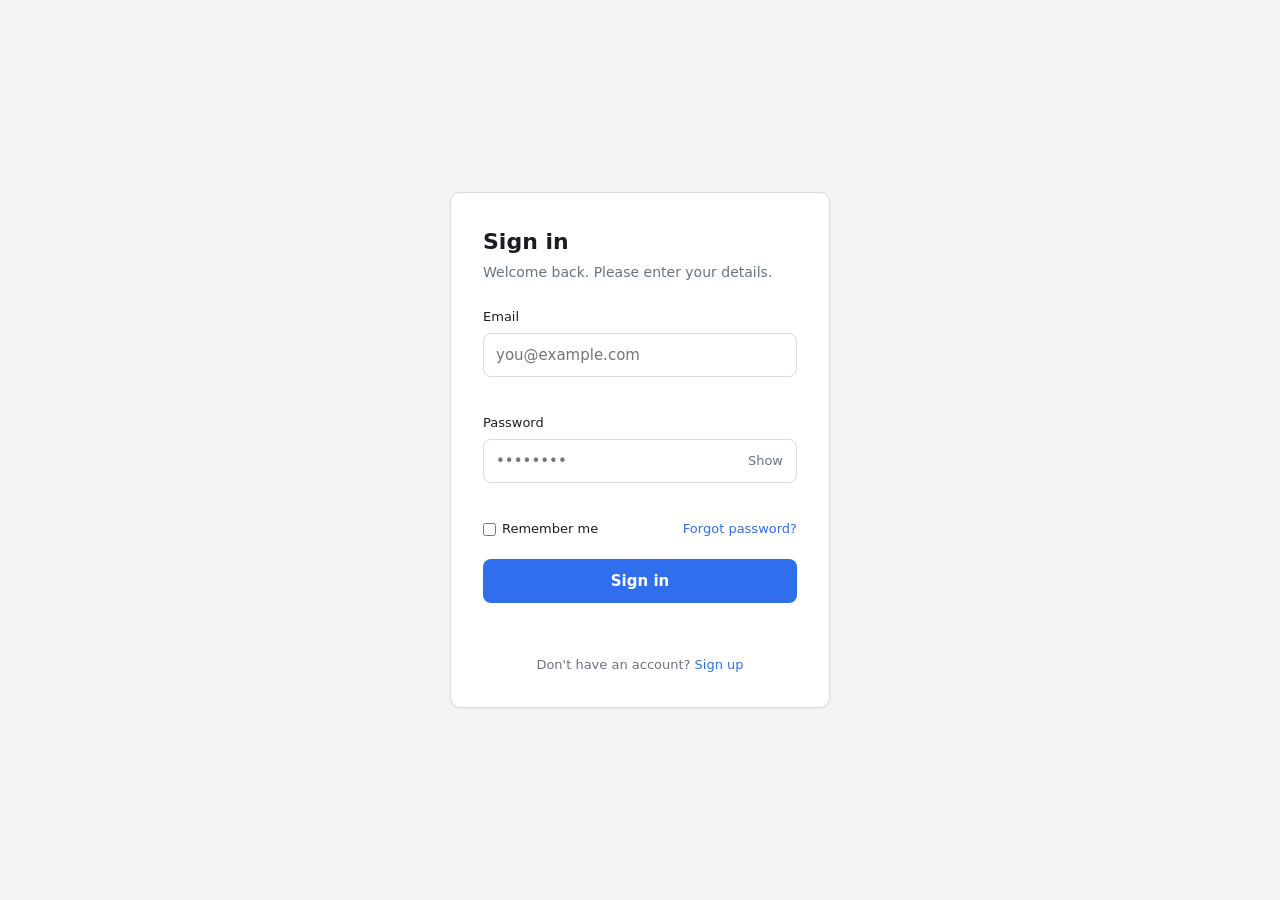
==== index.html @ 136fb10e "Add simple login page Static sign-in page with email/password fields, client-side validation (email " ====
<!DOCTYPE html>
<html lang="en">
<head>
  <meta charset="UTF-8">
  <meta name="viewport" content="width=device-width, initial-scale=1">
  <title>Sign in</title>
  <link rel="stylesheet" href="styles.css">
</head>
<body>
  <main class="card">
    <h1>Sign in</h1>
    <p class="subtitle">Welcome back. Please enter your details.</p>

    <form id="login-form" novalidate>
      <div class="field">
        <label for="email">Email</label>
        <input type="email" id="email" name="email" autocomplete="email"
               placeholder="you@example.com" required>
        <span class="error" id="email-error" role="alert"></span>
      </div>

      <div class="field">
        <label for="password">Password</label>
        <div class="password-wrap">
          <input type="password" id="password" name="password"
                 autocomplete="current-password" placeholder="••••••••" required>
          <button type="button" class="toggle" id="toggle-password"
                  aria-label="Show password">Show</button>
        </div>
        <span class="error" id="password-error" role="alert"></span>
      </div>

      <div class="row">
        <label class="checkbox">
          <input type="checkbox" id="remember" name="remember">
          <span>Remember me</span>
        </label>
        <a class="link" href="#">Forgot password?</a>
      </div>

      <button type="submit" class="submit">Sign in</button>
      <p class="status" id="status" role="status"></p>
    </form>

    <p class="footer">Don't have an account? <a class="link" href="#">Sign up</a></p>
  </main>

  <script src="script.js"></script>
</body>
</html>
---- styles.css ----
:root {
  --bg: #f4f5f7;
  --surface: #ffffff;
  --text: #1a1d21;
  --muted: #6b7280;
  --border: #d9dce1;
  --accent: #2f6fed;
  --accent-hover: #2559c7;
  --danger: #c02c2c;
  --success: #17794a;
  --radius: 10px;
}

@media (prefers-color-scheme: dark) {
  :root {
    --bg: #14171c;
    --surface: #1d2127;
    --text: #eceef1;
    --muted: #9aa2ad;
    --border: #333942;
    --accent: #5b8dfb;
    --accent-hover: #7aa3ff;
    --danger: #ff7b7b;
    --success: #58d19b;
  }
}

* { box-sizing: border-box; }

body {
  margin: 0;
  min-height: 100vh;
  display: flex;
  align-items: center;
  justify-content: center;
  padding: 24px;
  background: var(--bg);
  color: var(--text);
  font-family: system-ui, -apple-system, "Segoe UI", Roboto, sans-serif;
  font-size: 15px;
  line-height: 1.5;
}

.card {
  width: 100%;
  max-width: 380px;
  background: var(--surface);
  border: 1px solid var(--border);
  border-radius: var(--radius);
  padding: 32px;
  box-shadow: 0 1px 3px rgba(0, 0, 0, .06);
}

h1 {
  margin: 0 0 4px;
  font-size: 22px;
}

.subtitle {
  margin: 0 0 24px;
  color: var(--muted);
  font-size: 14px;
}

.field {
  margin-bottom: 16px;
}

label {
  display: block;
  margin-bottom: 6px;
  font-size: 13px;
  font-weight: 500;
}

input[type="email"],
input[type="password"],
input[type="text"] {
  width: 100%;
  padding: 10px 12px;
  border: 1px solid var(--border);
  border-radius: 8px;
  background: var(--surface);
  color: var(--text);
  font: inherit;
}

input:focus-visible,
button:focus-visible,
a:focus-visible {
  outline: 2px solid var(--accent);
  outline-offset: 2px;
}

input.invalid {
  border-color: var(--danger);
}

.password-wrap {
  position: relative;
}

.password-wrap input {
  padding-right: 64px;
}

.toggle {
  position: absolute;
  top: 50%;
  right: 8px;
  transform: translateY(-50%);
  padding: 4px 6px;
  border: 0;
  background: none;
  color: var(--muted);
  font: inherit;
  font-size: 13px;
  cursor: pointer;
}

.toggle:hover { color: var(--text); }

.error {
  display: block;
  min-height: 16px;
  margin-top: 4px;
  color: var(--danger);
  font-size: 12px;
}

.row {
  display: flex;
  align-items: center;
  justify-content: space-between;
  margin: 4px 0 20px;
  font-size: 13px;
}

.checkbox {
  display: flex;
  align-items: center;
  gap: 6px;
  margin: 0;
  font-weight: 400;
  cursor: pointer;
}

.checkbox input { margin: 0; }

.link {
  color: var(--accent);
  text-decoration: none;
}

.link:hover { text-decoration: underline; }

.submit {
  width: 100%;
  padding: 11px;
  border: 0;
  border-radius: 8px;
  background: var(--accent);
  color: #fff;
  font: inherit;
  font-weight: 600;
  cursor: pointer;
}

.submit:hover { background: var(--accent-hover); }

.submit:disabled {
  opacity: .6;
  cursor: not-allowed;
}

.status {
  min-height: 18px;
  margin: 10px 0 0;
  font-size: 13px;
  text-align: center;
  color: var(--success);
}

.footer {
  margin: 24px 0 0;
  text-align: center;
  font-size: 13px;
  color: var(--muted);
}
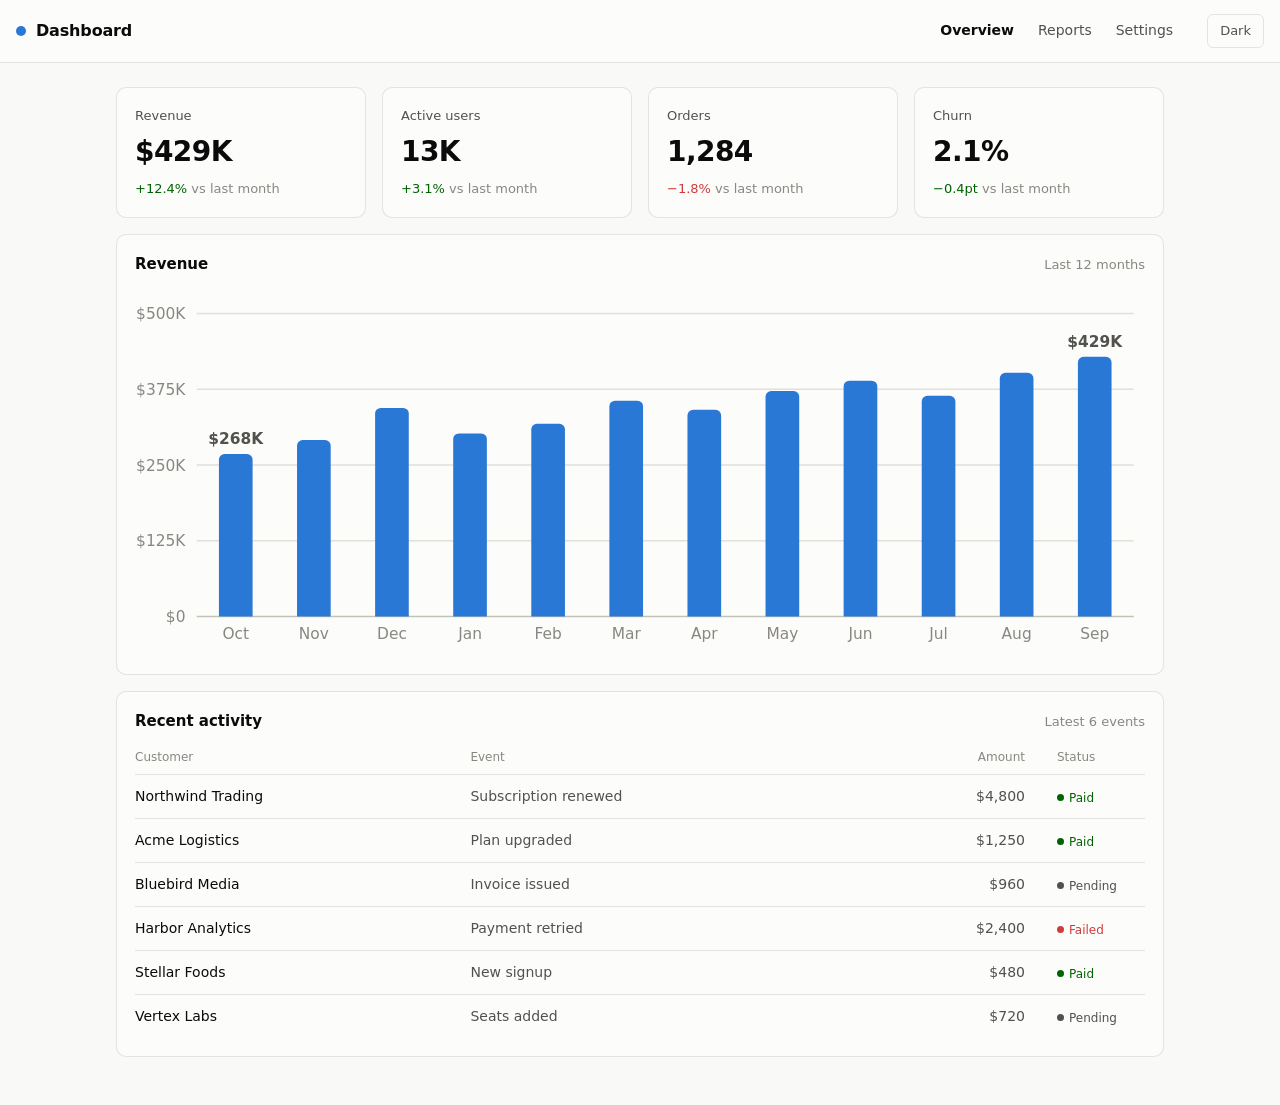
==== commit 348419fc: "Add static dashboard page A single-page dashboard with stat tiles, a 12-month revenue chart, and a r" ====
--- a/index.html
+++ b/index.html
@@ -1,50 +1,79 @@
 <!DOCTYPE html>
 <html lang="en">
 <head>
-  <meta charset="UTF-8">
+  <meta charset="utf-8">
   <meta name="viewport" content="width=device-width, initial-scale=1">
-  <title>Sign in</title>
+  <title>Dashboard</title>
   <link rel="stylesheet" href="styles.css">
 </head>
 <body>
-  <main class="card">
-    <h1>Sign in</h1>
-    <p class="subtitle">Welcome back. Please enter your details.</p>
+  <header class="topbar">
+    <div class="brand">
+      <span class="dot" aria-hidden="true"></span>
+      <h1>Dashboard</h1>
+    </div>
+    <nav class="nav">
+      <a href="#" class="active">Overview</a>
+      <a href="#">Reports</a>
+      <a href="#">Settings</a>
+    </nav>
+    <button id="theme-toggle" class="theme-toggle" type="button" aria-label="Toggle color theme">
+      <span data-theme-icon>Dark</span>
+    </button>
+  </header>
 
-    <form id="login-form" novalidate>
-      <div class="field">
-        <label for="email">Email</label>
-        <input type="email" id="email" name="email" autocomplete="email"
-               placeholder="you@example.com" required>
-        <span class="error" id="email-error" role="alert"></span>
+  <main class="page">
+    <section class="stats" aria-label="Key metrics">
+      <article class="card stat">
+        <p class="stat-label">Revenue</p>
+        <p class="stat-value" data-metric="revenue">—</p>
+        <p class="stat-delta up">+12.4% <span>vs last month</span></p>
+      </article>
+      <article class="card stat">
+        <p class="stat-label">Active users</p>
+        <p class="stat-value" data-metric="users">—</p>
+        <p class="stat-delta up">+3.1% <span>vs last month</span></p>
+      </article>
+      <article class="card stat">
+        <p class="stat-label">Orders</p>
+        <p class="stat-value" data-metric="orders">—</p>
+        <p class="stat-delta down">−1.8% <span>vs last month</span></p>
+      </article>
+      <article class="card stat">
+        <p class="stat-label">Churn</p>
+        <p class="stat-value" data-metric="churn">—</p>
+        <p class="stat-delta up">−0.4pt <span>vs last month</span></p>
+      </article>
+    </section>
+
+    <section class="card chart-card" aria-label="Revenue over time">
+      <div class="card-head">
+        <h2>Revenue</h2>
+        <p class="muted">Last 12 months</p>
       </div>
+      <div id="chart" class="chart"></div>
+    </section>
 
-      <div class="field">
-        <label for="password">Password</label>
-        <div class="password-wrap">
-          <input type="password" id="password" name="password"
-                 autocomplete="current-password" placeholder="••••••••" required>
-          <button type="button" class="toggle" id="toggle-password"
-                  aria-label="Show password">Show</button>
-        </div>
-        <span class="error" id="password-error" role="alert"></span>
+    <section class="card" aria-label="Recent activity">
+      <div class="card-head">
+        <h2>Recent activity</h2>
+        <p class="muted">Latest 6 events</p>
       </div>
-
-      <div class="row">
-        <label class="checkbox">
-          <input type="checkbox" id="remember" name="remember">
-          <span>Remember me</span>
-        </label>
-        <a class="link" href="#">Forgot password?</a>
-      </div>
-
-      <button type="submit" class="submit">Sign in</button>
-      <p class="status" id="status" role="status"></p>
-    </form>
-
-    <p class="footer">Don't have an account? <a class="link" href="#">Sign up</a></p>
+      <table class="table">
+        <thead>
+          <tr>
+            <th scope="col">Customer</th>
+            <th scope="col">Event</th>
+            <th scope="col" class="num">Amount</th>
+            <th scope="col">Status</th>
+          </tr>
+        </thead>
+        <tbody id="activity"></tbody>
+      </table>
+    </section>
   </main>
 
-  <script src="script.js"></script>
+  <script src="data.js"></script>
+  <script src="app.js"></script>
 </body>
 </html>
--- a/styles.css
+++ b/styles.css
@@ -1,189 +1,265 @@
 :root {
-  --bg: #f4f5f7;
-  --surface: #ffffff;
-  --text: #1a1d21;
-  --muted: #6b7280;
-  --border: #d9dce1;
-  --accent: #2f6fed;
-  --accent-hover: #2559c7;
-  --danger: #c02c2c;
-  --success: #17794a;
-  --radius: 10px;
+  color-scheme: light;
+  --plane:          #f9f9f7;
+  --surface:        #fcfcfb;
+  --text-primary:   #0b0b0b;
+  --text-secondary: #52514e;
+  --text-muted:     #898781;
+  --grid:           #e1e0d9;
+  --baseline:       #c3c2b7;
+  --border:         rgba(11, 11, 11, 0.10);
+  --series-1:       #2a78d6;
+  --good:           #006300;
+  --critical:       #d03b3b;
+  --hover-wash:     rgba(11, 11, 11, 0.04);
 }
 
 @media (prefers-color-scheme: dark) {
-  :root {
-    --bg: #14171c;
-    --surface: #1d2127;
-    --text: #eceef1;
-    --muted: #9aa2ad;
-    --border: #333942;
-    --accent: #5b8dfb;
-    --accent-hover: #7aa3ff;
-    --danger: #ff7b7b;
-    --success: #58d19b;
+  :root:not([data-theme="light"]) {
+    color-scheme: dark;
+    --plane:          #0d0d0d;
+    --surface:        #1a1a19;
+    --text-primary:   #ffffff;
+    --text-secondary: #c3c2b7;
+    --text-muted:     #898781;
+    --grid:           #2c2c2a;
+    --baseline:       #383835;
+    --border:         rgba(255, 255, 255, 0.10);
+    --series-1:       #3987e5;
+    --good:           #0ca30c;
+    --critical:       #e66767;
+    --hover-wash:     rgba(255, 255, 255, 0.06);
   }
+}
+
+:root[data-theme="dark"] {
+  color-scheme: dark;
+  --plane:          #0d0d0d;
+  --surface:        #1a1a19;
+  --text-primary:   #ffffff;
+  --text-secondary: #c3c2b7;
+  --text-muted:     #898781;
+  --grid:           #2c2c2a;
+  --baseline:       #383835;
+  --border:         rgba(255, 255, 255, 0.10);
+  --series-1:       #3987e5;
+  --good:           #0ca30c;
+  --critical:       #e66767;
+  --hover-wash:     rgba(255, 255, 255, 0.06);
 }
 
 * { box-sizing: border-box; }
 
 body {
   margin: 0;
-  min-height: 100vh;
+  background: var(--plane);
+  color: var(--text-primary);
+  font: 15px/1.5 system-ui, -apple-system, "Segoe UI", sans-serif;
+  -webkit-font-smoothing: antialiased;
+}
+
+/* ---------- top bar ---------- */
+
+.topbar {
   display: flex;
   align-items: center;
-  justify-content: center;
-  padding: 24px;
-  background: var(--bg);
-  color: var(--text);
-  font-family: system-ui, -apple-system, "Segoe UI", Roboto, sans-serif;
-  font-size: 15px;
-  line-height: 1.5;
-}
-
-.card {
-  width: 100%;
-  max-width: 380px;
+  gap: 24px;
+  padding: 14px 16px;
   background: var(--surface);
+  border-bottom: 1px solid var(--border);
+  position: sticky;
+  top: 0;
+  z-index: 5;
+}
+
+.brand { display: flex; align-items: center; gap: 10px; }
+
+.brand h1 {
+  margin: 0;
+  font-size: 16px;
+  font-weight: 600;
+  letter-spacing: -0.01em;
+}
+
+.dot {
+  width: 10px;
+  height: 10px;
+  border-radius: 50%;
+  background: var(--series-1);
+}
+
+.nav { display: flex; gap: 4px; margin-left: auto; }
+
+.nav a {
+  padding: 6px 10px;
+  border-radius: 6px;
+  color: var(--text-secondary);
+  text-decoration: none;
+  font-size: 14px;
+}
+
+.nav a:hover { background: var(--hover-wash); color: var(--text-primary); }
+.nav a.active { color: var(--text-primary); font-weight: 600; }
+
+.theme-toggle {
+  padding: 6px 12px;
   border: 1px solid var(--border);
-  border-radius: var(--radius);
-  padding: 32px;
-  box-shadow: 0 1px 3px rgba(0, 0, 0, .06);
-}
-
-h1 {
-  margin: 0 0 4px;
-  font-size: 22px;
-}
-
-.subtitle {
-  margin: 0 0 24px;
-  color: var(--muted);
-  font-size: 14px;
-}
-
-.field {
-  margin-bottom: 16px;
-}
-
-label {
-  display: block;
-  margin-bottom: 6px;
-  font-size: 13px;
-  font-weight: 500;
-}
-
-input[type="email"],
-input[type="password"],
-input[type="text"] {
-  width: 100%;
-  padding: 10px 12px;
-  border: 1px solid var(--border);
-  border-radius: 8px;
-  background: var(--surface);
-  color: var(--text);
-  font: inherit;
-}
-
-input:focus-visible,
-button:focus-visible,
-a:focus-visible {
-  outline: 2px solid var(--accent);
-  outline-offset: 2px;
-}
-
-input.invalid {
-  border-color: var(--danger);
-}
-
-.password-wrap {
-  position: relative;
-}
-
-.password-wrap input {
-  padding-right: 64px;
-}
-
-.toggle {
-  position: absolute;
-  top: 50%;
-  right: 8px;
-  transform: translateY(-50%);
-  padding: 4px 6px;
-  border: 0;
-  background: none;
-  color: var(--muted);
+  border-radius: 6px;
+  background: transparent;
+  color: var(--text-secondary);
   font: inherit;
   font-size: 13px;
   cursor: pointer;
 }
 
-.toggle:hover { color: var(--text); }
-
-.error {
-  display: block;
-  min-height: 16px;
-  margin-top: 4px;
-  color: var(--danger);
+.theme-toggle:hover { background: var(--hover-wash); color: var(--text-primary); }
+
+/* ---------- layout ---------- */
+
+.page {
+  max-width: 1080px;
+  margin: 0 auto;
+  padding: 24px 16px 48px;
+  display: grid;
+  gap: 16px;
+}
+
+.card {
+  background: var(--surface);
+  border: 1px solid var(--border);
+  border-radius: 10px;
+  padding: 18px;
+}
+
+.card-head {
+  display: flex;
+  align-items: baseline;
+  justify-content: space-between;
+  gap: 12px;
+  margin-bottom: 16px;
+}
+
+.card-head h2 { margin: 0; font-size: 15px; font-weight: 600; }
+
+.muted { margin: 0; color: var(--text-muted); font-size: 13px; }
+
+/* ---------- stat tiles ---------- */
+
+.stats {
+  display: grid;
+  grid-template-columns: repeat(auto-fit, minmax(200px, 1fr));
+  gap: 16px;
+}
+
+.stat-label {
+  margin: 0 0 6px;
+  color: var(--text-secondary);
+  font-size: 13px;
+}
+
+.stat-value {
+  margin: 0;
+  font-size: 28px;
+  font-weight: 600;
+  letter-spacing: -0.02em;
+}
+
+.stat-delta {
+  margin: 6px 0 0;
+  font-size: 13px;
+  font-weight: 500;
+}
+
+.stat-delta span { color: var(--text-muted); font-weight: 400; }
+.stat-delta.up { color: var(--good); }
+.stat-delta.down { color: var(--critical); }
+
+/* ---------- chart ---------- */
+
+.chart { position: relative; }
+.chart svg { display: block; width: 100%; height: auto; }
+
+.bar { fill: var(--series-1); transition: opacity 90ms ease; }
+.bar-hit { fill: transparent; cursor: pointer; }
+.bar-hit:focus-visible { outline: 2px solid var(--series-1); outline-offset: 2px; }
+.chart.has-hover .bar { opacity: 0.45; }
+.chart.has-hover .bar.active { opacity: 1; }
+
+.gridline { stroke: var(--grid); stroke-width: 1; }
+.axis-line { stroke: var(--baseline); stroke-width: 1; }
+.tick { fill: var(--text-muted); font-size: 11px; font-variant-numeric: tabular-nums; }
+.bar-label { fill: var(--text-secondary); font-size: 11px; font-weight: 600; }
+
+.tooltip {
+  position: absolute;
+  pointer-events: none;
+  transform: translate(-50%, -100%);
+  background: var(--surface);
+  border: 1px solid var(--border);
+  border-radius: 6px;
+  box-shadow: 0 2px 10px rgba(0, 0, 0, 0.14);
+  padding: 7px 10px;
   font-size: 12px;
-}
-
-.row {
-  display: flex;
+  line-height: 1.4;
+  white-space: nowrap;
+  opacity: 0;
+  transition: opacity 90ms ease;
+}
+
+.tooltip.visible { opacity: 1; }
+.tooltip b { font-weight: 600; font-variant-numeric: tabular-nums; }
+.tooltip .tip-label { color: var(--text-muted); }
+
+/* ---------- table ---------- */
+
+.table {
+  width: 100%;
+  border-collapse: collapse;
+  font-size: 14px;
+}
+
+.table th {
+  text-align: left;
+  padding: 0 12px 8px 0;
+  color: var(--text-muted);
+  font-size: 12px;
+  font-weight: 500;
+  border-bottom: 1px solid var(--border);
+}
+
+.table td {
+  padding: 11px 12px 11px 0;
+  border-bottom: 1px solid var(--border);
+  color: var(--text-secondary);
+}
+
+.table tbody tr:last-child td { border-bottom: 0; }
+.table tbody tr:hover td { background: var(--hover-wash); }
+.table td:first-child { color: var(--text-primary); font-weight: 500; }
+.table .num { text-align: right; padding-right: 32px; font-variant-numeric: tabular-nums; }
+.table th:last-child, .table td:last-child { width: 88px; padding-right: 0; }
+
+.pill {
+  display: inline-flex;
   align-items: center;
-  justify-content: space-between;
-  margin: 4px 0 20px;
-  font-size: 13px;
-}
-
-.checkbox {
-  display: flex;
-  align-items: center;
-  gap: 6px;
-  margin: 0;
-  font-weight: 400;
-  cursor: pointer;
-}
-
-.checkbox input { margin: 0; }
-
-.link {
-  color: var(--accent);
-  text-decoration: none;
-}
-
-.link:hover { text-decoration: underline; }
-
-.submit {
-  width: 100%;
-  padding: 11px;
-  border: 0;
-  border-radius: 8px;
-  background: var(--accent);
-  color: #fff;
-  font: inherit;
-  font-weight: 600;
-  cursor: pointer;
-}
-
-.submit:hover { background: var(--accent-hover); }
-
-.submit:disabled {
-  opacity: .6;
-  cursor: not-allowed;
-}
-
-.status {
-  min-height: 18px;
-  margin: 10px 0 0;
-  font-size: 13px;
-  text-align: center;
-  color: var(--success);
-}
-
-.footer {
-  margin: 24px 0 0;
-  text-align: center;
-  font-size: 13px;
-  color: var(--muted);
-}
+  gap: 5px;
+  font-size: 12px;
+  font-weight: 500;
+}
+
+.pill::before {
+  content: "";
+  width: 7px;
+  height: 7px;
+  border-radius: 50%;
+  background: currentColor;
+}
+
+.pill.paid { color: var(--good); }
+.pill.pending { color: var(--text-secondary); }
+.pill.failed { color: var(--critical); }
+
+@media (max-width: 560px) {
+  .nav { display: none; }
+  .stat-value { font-size: 24px; }
+}
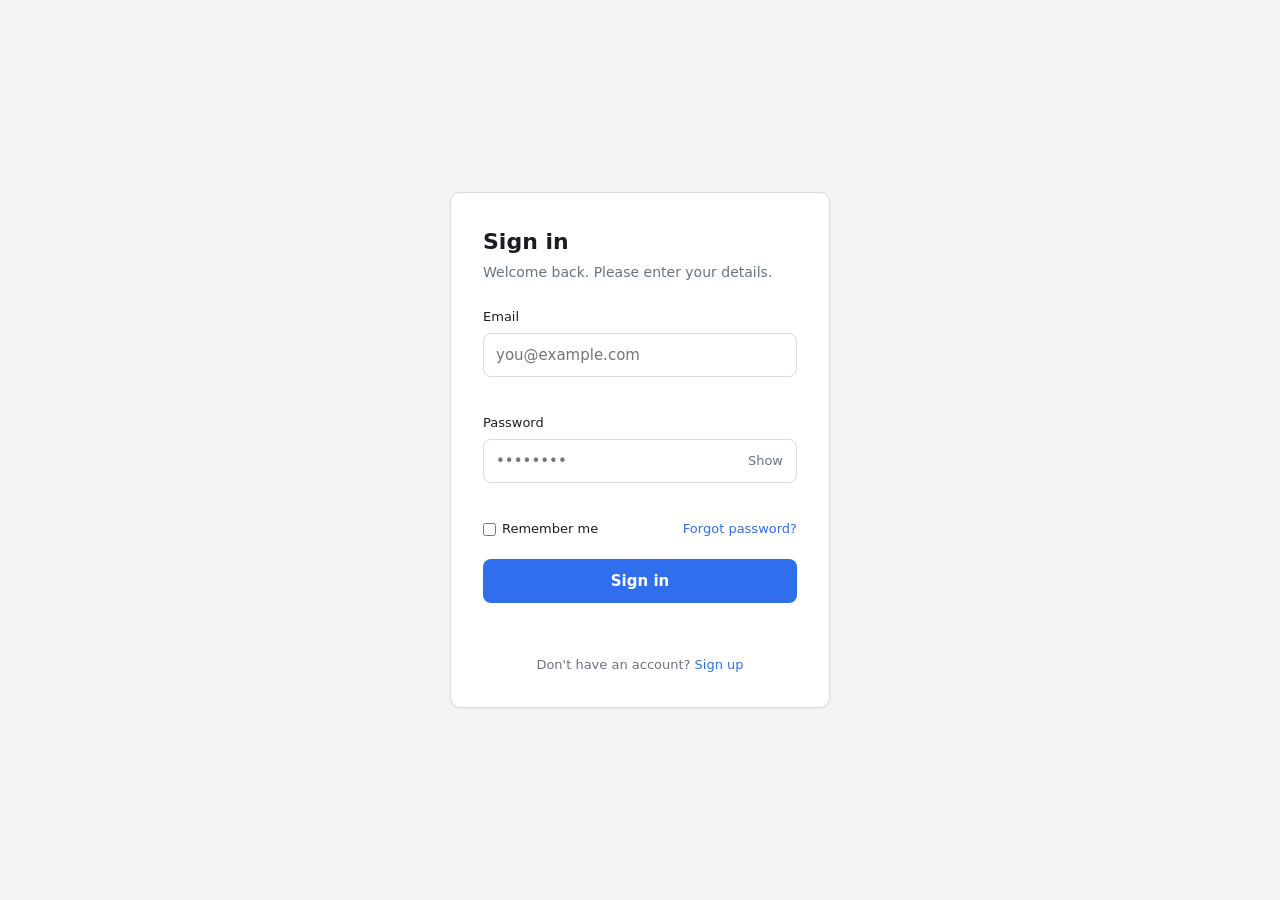
==== commit 6b308199: "Merge login branch: move dashboard to its own files The two branches each added index.html and style" ====
--- a/index.html
+++ b/index.html
@@ -1,79 +1,50 @@
 <!DOCTYPE html>
 <html lang="en">
 <head>
-  <meta charset="utf-8">
+  <meta charset="UTF-8">
   <meta name="viewport" content="width=device-width, initial-scale=1">
-  <title>Dashboard</title>
+  <title>Sign in</title>
   <link rel="stylesheet" href="styles.css">
 </head>
 <body>
-  <header class="topbar">
-    <div class="brand">
-      <span class="dot" aria-hidden="true"></span>
-      <h1>Dashboard</h1>
-    </div>
-    <nav class="nav">
-      <a href="#" class="active">Overview</a>
-      <a href="#">Reports</a>
-      <a href="#">Settings</a>
-    </nav>
-    <button id="theme-toggle" class="theme-toggle" type="button" aria-label="Toggle color theme">
-      <span data-theme-icon>Dark</span>
-    </button>
-  </header>
+  <main class="card">
+    <h1>Sign in</h1>
+    <p class="subtitle">Welcome back. Please enter your details.</p>
 
-  <main class="page">
-    <section class="stats" aria-label="Key metrics">
-      <article class="card stat">
-        <p class="stat-label">Revenue</p>
-        <p class="stat-value" data-metric="revenue">—</p>
-        <p class="stat-delta up">+12.4% <span>vs last month</span></p>
-      </article>
-      <article class="card stat">
-        <p class="stat-label">Active users</p>
-        <p class="stat-value" data-metric="users">—</p>
-        <p class="stat-delta up">+3.1% <span>vs last month</span></p>
-      </article>
-      <article class="card stat">
-        <p class="stat-label">Orders</p>
-        <p class="stat-value" data-metric="orders">—</p>
-        <p class="stat-delta down">−1.8% <span>vs last month</span></p>
-      </article>
-      <article class="card stat">
-        <p class="stat-label">Churn</p>
-        <p class="stat-value" data-metric="churn">—</p>
-        <p class="stat-delta up">−0.4pt <span>vs last month</span></p>
-      </article>
-    </section>
+    <form id="login-form" novalidate>
+      <div class="field">
+        <label for="email">Email</label>
+        <input type="email" id="email" name="email" autocomplete="email"
+               placeholder="you@example.com" required>
+        <span class="error" id="email-error" role="alert"></span>
+      </div>
 
-    <section class="card chart-card" aria-label="Revenue over time">
-      <div class="card-head">
-        <h2>Revenue</h2>
-        <p class="muted">Last 12 months</p>
+      <div class="field">
+        <label for="password">Password</label>
+        <div class="password-wrap">
+          <input type="password" id="password" name="password"
+                 autocomplete="current-password" placeholder="••••••••" required>
+          <button type="button" class="toggle" id="toggle-password"
+                  aria-label="Show password">Show</button>
+        </div>
+        <span class="error" id="password-error" role="alert"></span>
       </div>
-      <div id="chart" class="chart"></div>
-    </section>
 
-    <section class="card" aria-label="Recent activity">
-      <div class="card-head">
-        <h2>Recent activity</h2>
-        <p class="muted">Latest 6 events</p>
+      <div class="row">
+        <label class="checkbox">
+          <input type="checkbox" id="remember" name="remember">
+          <span>Remember me</span>
+        </label>
+        <a class="link" href="#">Forgot password?</a>
       </div>
-      <table class="table">
-        <thead>
-          <tr>
-            <th scope="col">Customer</th>
-            <th scope="col">Event</th>
-            <th scope="col" class="num">Amount</th>
-            <th scope="col">Status</th>
-          </tr>
-        </thead>
-        <tbody id="activity"></tbody>
-      </table>
-    </section>
+
+      <button type="submit" class="submit">Sign in</button>
+      <p class="status" id="status" role="status"></p>
+    </form>
+
+    <p class="footer">Don't have an account? <a class="link" href="#">Sign up</a></p>
   </main>
 
-  <script src="data.js"></script>
-  <script src="app.js"></script>
+  <script src="script.js"></script>
 </body>
 </html>
--- a/styles.css
+++ b/styles.css
@@ -1,265 +1,189 @@
 :root {
-  color-scheme: light;
-  --plane:          #f9f9f7;
-  --surface:        #fcfcfb;
-  --text-primary:   #0b0b0b;
-  --text-secondary: #52514e;
-  --text-muted:     #898781;
-  --grid:           #e1e0d9;
-  --baseline:       #c3c2b7;
-  --border:         rgba(11, 11, 11, 0.10);
-  --series-1:       #2a78d6;
-  --good:           #006300;
-  --critical:       #d03b3b;
-  --hover-wash:     rgba(11, 11, 11, 0.04);
+  --bg: #f4f5f7;
+  --surface: #ffffff;
+  --text: #1a1d21;
+  --muted: #6b7280;
+  --border: #d9dce1;
+  --accent: #2f6fed;
+  --accent-hover: #2559c7;
+  --danger: #c02c2c;
+  --success: #17794a;
+  --radius: 10px;
 }
 
 @media (prefers-color-scheme: dark) {
-  :root:not([data-theme="light"]) {
-    color-scheme: dark;
-    --plane:          #0d0d0d;
-    --surface:        #1a1a19;
-    --text-primary:   #ffffff;
-    --text-secondary: #c3c2b7;
-    --text-muted:     #898781;
-    --grid:           #2c2c2a;
-    --baseline:       #383835;
-    --border:         rgba(255, 255, 255, 0.10);
-    --series-1:       #3987e5;
-    --good:           #0ca30c;
-    --critical:       #e66767;
-    --hover-wash:     rgba(255, 255, 255, 0.06);
+  :root {
+    --bg: #14171c;
+    --surface: #1d2127;
+    --text: #eceef1;
+    --muted: #9aa2ad;
+    --border: #333942;
+    --accent: #5b8dfb;
+    --accent-hover: #7aa3ff;
+    --danger: #ff7b7b;
+    --success: #58d19b;
   }
-}
-
-:root[data-theme="dark"] {
-  color-scheme: dark;
-  --plane:          #0d0d0d;
-  --surface:        #1a1a19;
-  --text-primary:   #ffffff;
-  --text-secondary: #c3c2b7;
-  --text-muted:     #898781;
-  --grid:           #2c2c2a;
-  --baseline:       #383835;
-  --border:         rgba(255, 255, 255, 0.10);
-  --series-1:       #3987e5;
-  --good:           #0ca30c;
-  --critical:       #e66767;
-  --hover-wash:     rgba(255, 255, 255, 0.06);
 }
 
 * { box-sizing: border-box; }
 
 body {
   margin: 0;
-  background: var(--plane);
-  color: var(--text-primary);
-  font: 15px/1.5 system-ui, -apple-system, "Segoe UI", sans-serif;
-  -webkit-font-smoothing: antialiased;
+  min-height: 100vh;
+  display: flex;
+  align-items: center;
+  justify-content: center;
+  padding: 24px;
+  background: var(--bg);
+  color: var(--text);
+  font-family: system-ui, -apple-system, "Segoe UI", Roboto, sans-serif;
+  font-size: 15px;
+  line-height: 1.5;
 }
 
-/* ---------- top bar ---------- */
-
-.topbar {
-  display: flex;
-  align-items: center;
-  gap: 24px;
-  padding: 14px 16px;
+.card {
+  width: 100%;
+  max-width: 380px;
   background: var(--surface);
-  border-bottom: 1px solid var(--border);
-  position: sticky;
-  top: 0;
-  z-index: 5;
+  border: 1px solid var(--border);
+  border-radius: var(--radius);
+  padding: 32px;
+  box-shadow: 0 1px 3px rgba(0, 0, 0, .06);
 }
 
-.brand { display: flex; align-items: center; gap: 10px; }
-
-.brand h1 {
-  margin: 0;
-  font-size: 16px;
-  font-weight: 600;
-  letter-spacing: -0.01em;
+h1 {
+  margin: 0 0 4px;
+  font-size: 22px;
 }
 
-.dot {
-  width: 10px;
-  height: 10px;
-  border-radius: 50%;
-  background: var(--series-1);
-}
-
-.nav { display: flex; gap: 4px; margin-left: auto; }
-
-.nav a {
-  padding: 6px 10px;
-  border-radius: 6px;
-  color: var(--text-secondary);
-  text-decoration: none;
+.subtitle {
+  margin: 0 0 24px;
+  color: var(--muted);
   font-size: 14px;
 }
 
-.nav a:hover { background: var(--hover-wash); color: var(--text-primary); }
-.nav a.active { color: var(--text-primary); font-weight: 600; }
+.field {
+  margin-bottom: 16px;
+}
 
-.theme-toggle {
-  padding: 6px 12px;
+label {
+  display: block;
+  margin-bottom: 6px;
+  font-size: 13px;
+  font-weight: 500;
+}
+
+input[type="email"],
+input[type="password"],
+input[type="text"] {
+  width: 100%;
+  padding: 10px 12px;
   border: 1px solid var(--border);
-  border-radius: 6px;
-  background: transparent;
-  color: var(--text-secondary);
+  border-radius: 8px;
+  background: var(--surface);
+  color: var(--text);
+  font: inherit;
+}
+
+input:focus-visible,
+button:focus-visible,
+a:focus-visible {
+  outline: 2px solid var(--accent);
+  outline-offset: 2px;
+}
+
+input.invalid {
+  border-color: var(--danger);
+}
+
+.password-wrap {
+  position: relative;
+}
+
+.password-wrap input {
+  padding-right: 64px;
+}
+
+.toggle {
+  position: absolute;
+  top: 50%;
+  right: 8px;
+  transform: translateY(-50%);
+  padding: 4px 6px;
+  border: 0;
+  background: none;
+  color: var(--muted);
   font: inherit;
   font-size: 13px;
   cursor: pointer;
 }
 
-.theme-toggle:hover { background: var(--hover-wash); color: var(--text-primary); }
+.toggle:hover { color: var(--text); }
 
-/* ---------- layout ---------- */
-
-.page {
-  max-width: 1080px;
-  margin: 0 auto;
-  padding: 24px 16px 48px;
-  display: grid;
-  gap: 16px;
+.error {
+  display: block;
+  min-height: 16px;
+  margin-top: 4px;
+  color: var(--danger);
+  font-size: 12px;
 }
 
-.card {
-  background: var(--surface);
-  border: 1px solid var(--border);
-  border-radius: 10px;
-  padding: 18px;
-}
-
-.card-head {
+.row {
   display: flex;
-  align-items: baseline;
+  align-items: center;
   justify-content: space-between;
-  gap: 12px;
-  margin-bottom: 16px;
-}
-
-.card-head h2 { margin: 0; font-size: 15px; font-weight: 600; }
-
-.muted { margin: 0; color: var(--text-muted); font-size: 13px; }
-
-/* ---------- stat tiles ---------- */
-
-.stats {
-  display: grid;
-  grid-template-columns: repeat(auto-fit, minmax(200px, 1fr));
-  gap: 16px;
-}
-
-.stat-label {
-  margin: 0 0 6px;
-  color: var(--text-secondary);
+  margin: 4px 0 20px;
   font-size: 13px;
 }
 
-.stat-value {
+.checkbox {
+  display: flex;
+  align-items: center;
+  gap: 6px;
   margin: 0;
-  font-size: 28px;
-  font-weight: 600;
-  letter-spacing: -0.02em;
+  font-weight: 400;
+  cursor: pointer;
 }
 
-.stat-delta {
-  margin: 6px 0 0;
-  font-size: 13px;
-  font-weight: 500;
+.checkbox input { margin: 0; }
+
+.link {
+  color: var(--accent);
+  text-decoration: none;
 }
 
-.stat-delta span { color: var(--text-muted); font-weight: 400; }
-.stat-delta.up { color: var(--good); }
-.stat-delta.down { color: var(--critical); }
+.link:hover { text-decoration: underline; }
 
-/* ---------- chart ---------- */
-
-.chart { position: relative; }
-.chart svg { display: block; width: 100%; height: auto; }
-
-.bar { fill: var(--series-1); transition: opacity 90ms ease; }
-.bar-hit { fill: transparent; cursor: pointer; }
-.bar-hit:focus-visible { outline: 2px solid var(--series-1); outline-offset: 2px; }
-.chart.has-hover .bar { opacity: 0.45; }
-.chart.has-hover .bar.active { opacity: 1; }
-
-.gridline { stroke: var(--grid); stroke-width: 1; }
-.axis-line { stroke: var(--baseline); stroke-width: 1; }
-.tick { fill: var(--text-muted); font-size: 11px; font-variant-numeric: tabular-nums; }
-.bar-label { fill: var(--text-secondary); font-size: 11px; font-weight: 600; }
-
-.tooltip {
-  position: absolute;
-  pointer-events: none;
-  transform: translate(-50%, -100%);
-  background: var(--surface);
-  border: 1px solid var(--border);
-  border-radius: 6px;
-  box-shadow: 0 2px 10px rgba(0, 0, 0, 0.14);
-  padding: 7px 10px;
-  font-size: 12px;
-  line-height: 1.4;
-  white-space: nowrap;
-  opacity: 0;
-  transition: opacity 90ms ease;
+.submit {
+  width: 100%;
+  padding: 11px;
+  border: 0;
+  border-radius: 8px;
+  background: var(--accent);
+  color: #fff;
+  font: inherit;
+  font-weight: 600;
+  cursor: pointer;
 }
 
-.tooltip.visible { opacity: 1; }
-.tooltip b { font-weight: 600; font-variant-numeric: tabular-nums; }
-.tooltip .tip-label { color: var(--text-muted); }
+.submit:hover { background: var(--accent-hover); }
 
-/* ---------- table ---------- */
-
-.table {
-  width: 100%;
-  border-collapse: collapse;
-  font-size: 14px;
+.submit:disabled {
+  opacity: .6;
+  cursor: not-allowed;
 }
 
-.table th {
-  text-align: left;
-  padding: 0 12px 8px 0;
-  color: var(--text-muted);
-  font-size: 12px;
-  font-weight: 500;
-  border-bottom: 1px solid var(--border);
+.status {
+  min-height: 18px;
+  margin: 10px 0 0;
+  font-size: 13px;
+  text-align: center;
+  color: var(--success);
 }
 
-.table td {
-  padding: 11px 12px 11px 0;
-  border-bottom: 1px solid var(--border);
-  color: var(--text-secondary);
+.footer {
+  margin: 24px 0 0;
+  text-align: center;
+  font-size: 13px;
+  color: var(--muted);
 }
-
-.table tbody tr:last-child td { border-bottom: 0; }
-.table tbody tr:hover td { background: var(--hover-wash); }
-.table td:first-child { color: var(--text-primary); font-weight: 500; }
-.table .num { text-align: right; padding-right: 32px; font-variant-numeric: tabular-nums; }
-.table th:last-child, .table td:last-child { width: 88px; padding-right: 0; }
-
-.pill {
-  display: inline-flex;
-  align-items: center;
-  gap: 5px;
-  font-size: 12px;
-  font-weight: 500;
-}
-
-.pill::before {
-  content: "";
-  width: 7px;
-  height: 7px;
-  border-radius: 50%;
-  background: currentColor;
-}
-
-.pill.paid { color: var(--good); }
-.pill.pending { color: var(--text-secondary); }
-.pill.failed { color: var(--critical); }
-
-@media (max-width: 560px) {
-  .nav { display: none; }
-  .stat-value { font-size: 24px; }
-}
